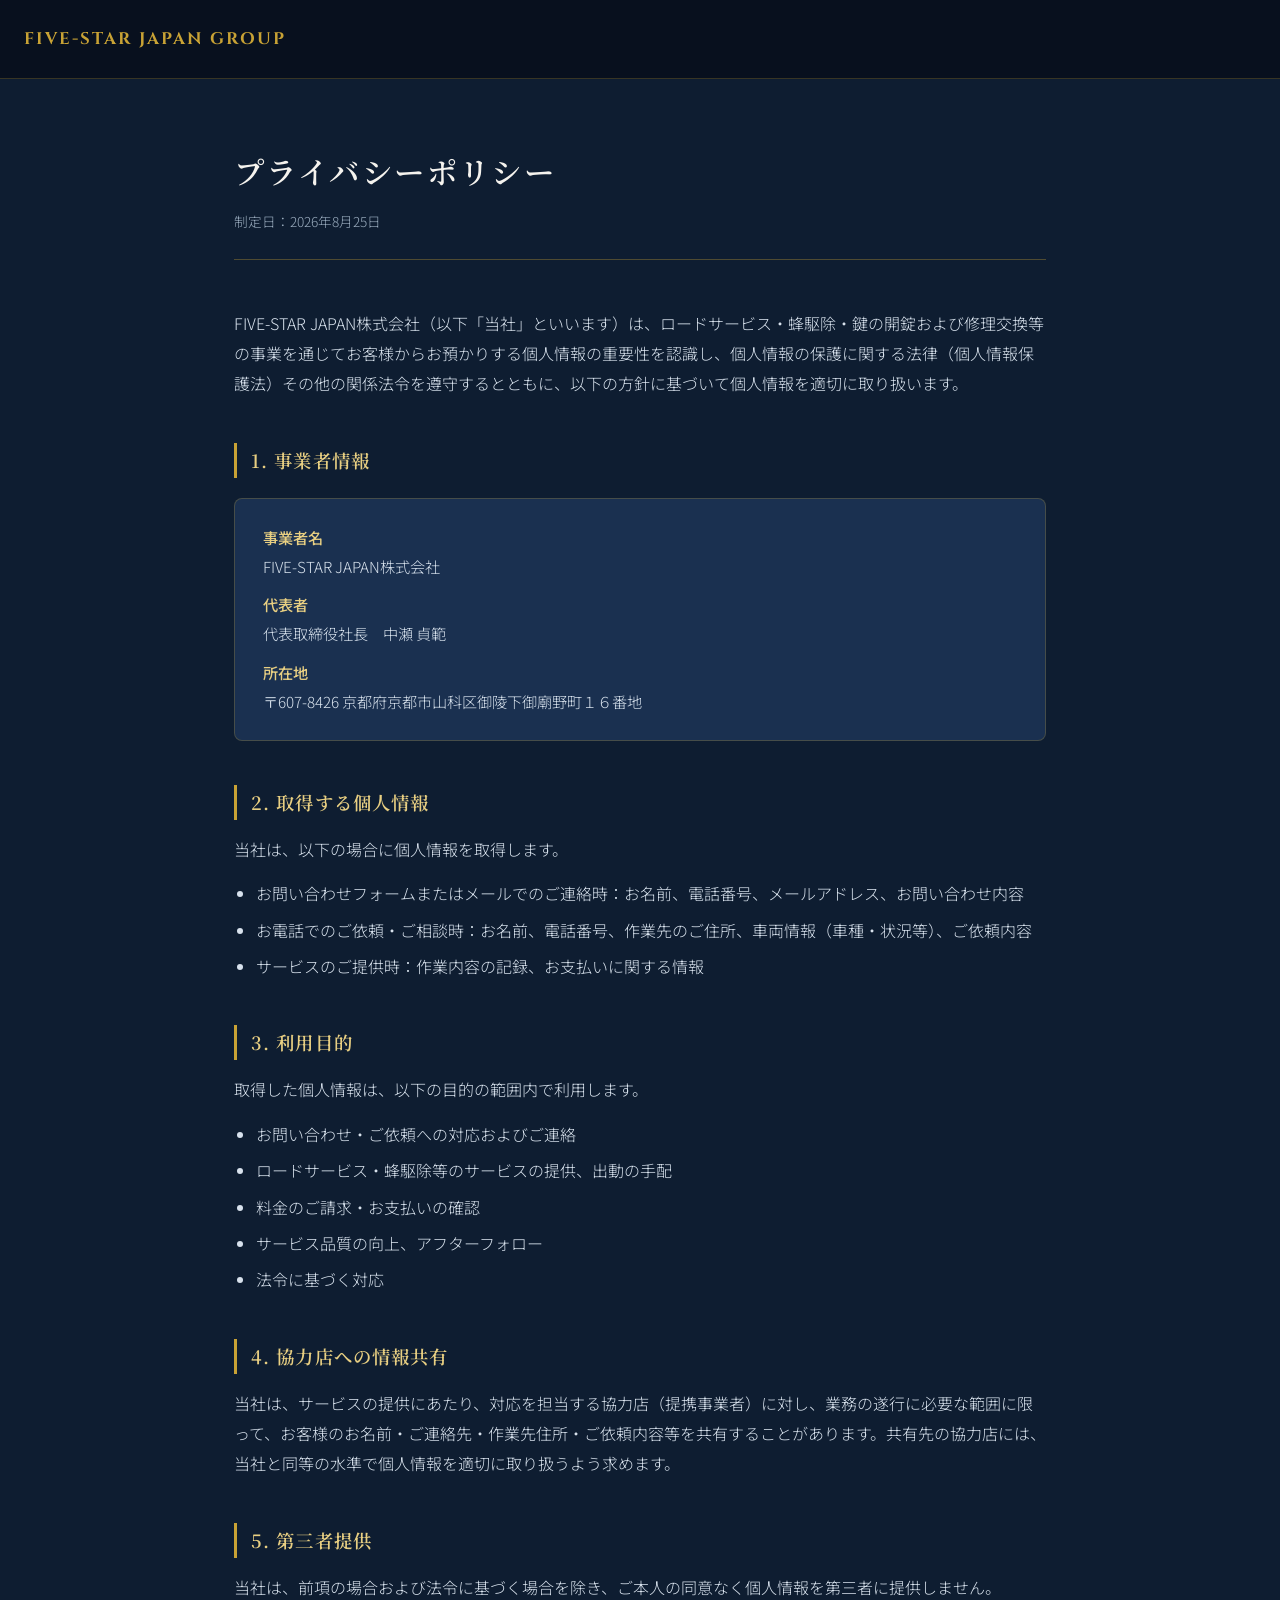
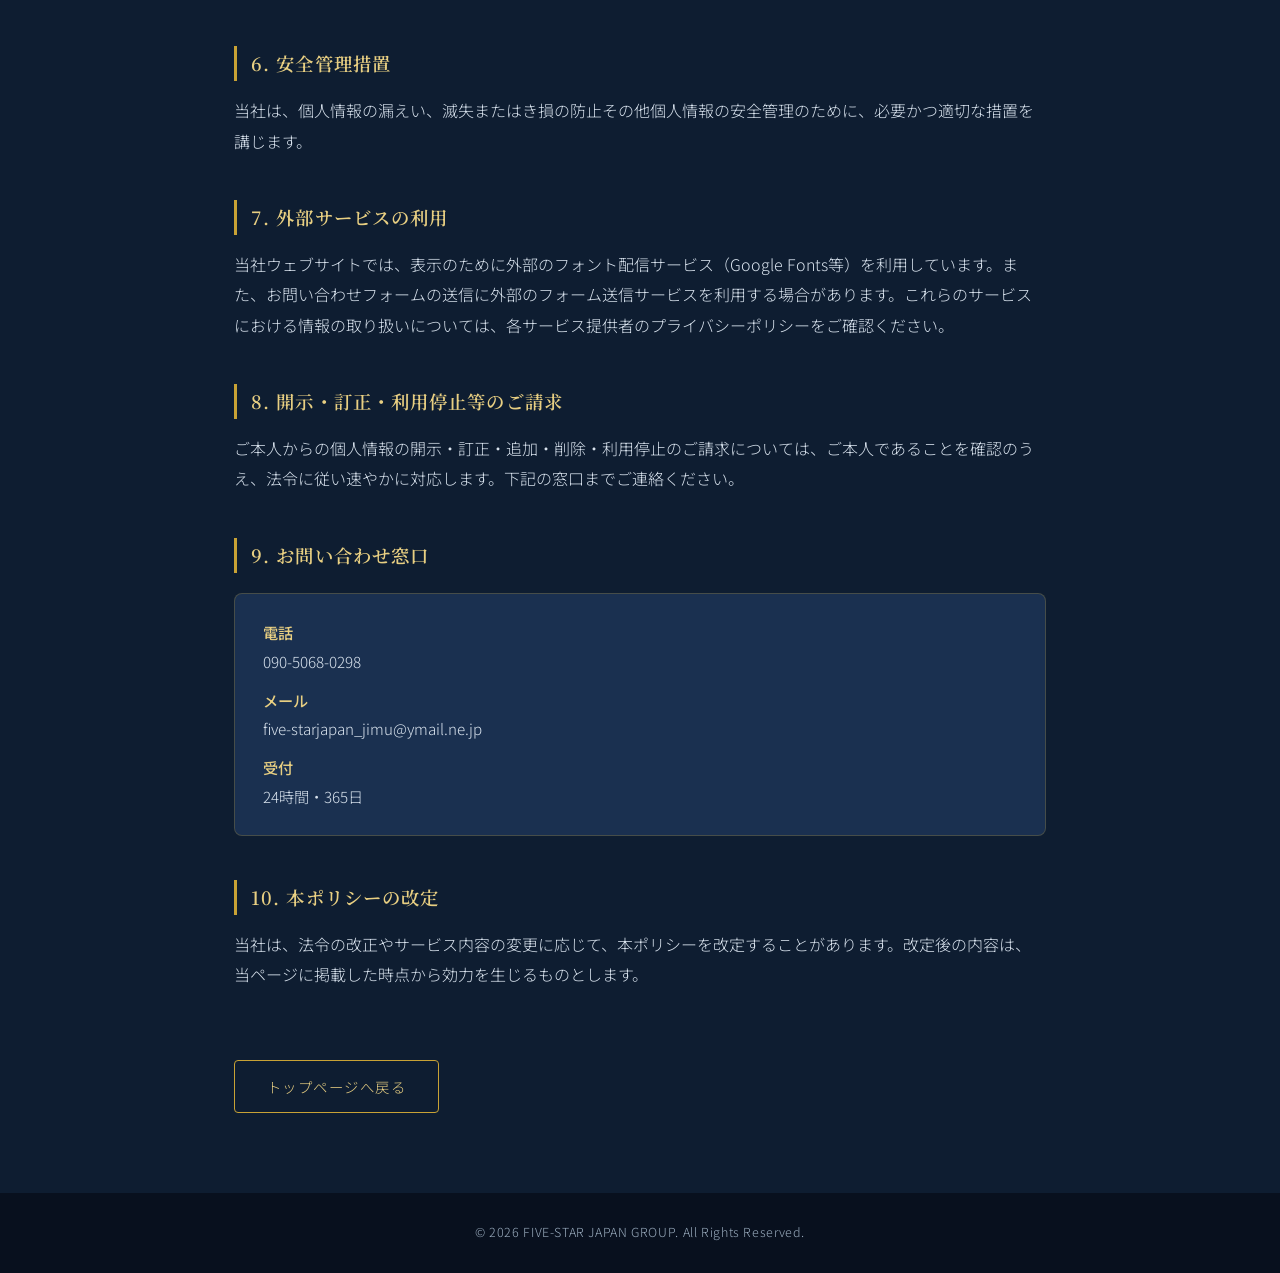
==== privacy.html @ 7bcbfac6 "Apply custom domain fivestarjapan.com, add privacy policy page - Add privacy.html (also required for" ====
<!DOCTYPE html>
<html lang="ja">
<head>
  <meta charset="UTF-8">
  <meta name="viewport" content="width=device-width, initial-scale=1.0">
  <meta name="description" content="FIVE-STAR JAPAN株式会社のプライバシーポリシー（個人情報保護方針）">
  <title>プライバシーポリシー | FIVE-STAR JAPAN GROUP</title>

  <!-- Fonts -->
  <link rel="preconnect" href="https://fonts.googleapis.com">
  <link rel="preconnect" href="https://fonts.gstatic.com" crossorigin>
  <link href="https://fonts.googleapis.com/css2?family=Cinzel:wght@400;700;900&family=Noto+Sans+JP:wght@300;400;500;700&family=Noto+Serif+JP:wght@400;600;700&display=swap" rel="stylesheet">

  <style>
    :root {
      --dark:       #08101e;
      --navy:       #0e1d31;
      --navy-mid:   #1a3050;
      --gold:       #c8a235;
      --gold-light: #e8cf82;
      --gold-dim:   #8a6e22;
      --white:      #f5f3ee;
      --gray:       #9aacbe;
      --gray-light: #d8e2ed;
    }
    * { margin: 0; padding: 0; box-sizing: border-box; }
    body {
      background: var(--navy);
      color: var(--gray-light);
      font-family: 'Noto Sans JP', sans-serif;
      font-weight: 300;
      line-height: 1.9;
      -webkit-font-smoothing: antialiased;
    }
    .pp-header {
      background: var(--dark);
      padding: 22px 24px;
      border-bottom: 1px solid rgba(200, 162, 53, 0.25);
    }
    .pp-header a {
      font-family: 'Cinzel', serif;
      font-weight: 700;
      font-size: 1.05rem;
      letter-spacing: 0.12em;
      color: var(--gold);
      text-decoration: none;
    }
    .pp-container {
      max-width: 860px;
      margin: 0 auto;
      padding: 64px 24px 80px;
    }
    h1 {
      font-family: 'Noto Serif JP', serif;
      font-weight: 600;
      font-size: 1.9rem;
      color: var(--white);
      letter-spacing: 0.08em;
      margin-bottom: 8px;
    }
    .pp-sub {
      color: var(--gray);
      font-size: 0.85rem;
      margin-bottom: 48px;
      padding-bottom: 24px;
      border-bottom: 1px solid rgba(200, 162, 53, 0.35);
    }
    .pp-lead { margin-bottom: 40px; }
    h2 {
      font-family: 'Noto Serif JP', serif;
      font-weight: 600;
      font-size: 1.15rem;
      color: var(--gold-light);
      letter-spacing: 0.06em;
      margin: 44px 0 14px;
      padding-left: 14px;
      border-left: 3px solid var(--gold);
    }
    p { margin-bottom: 14px; }
    ul { margin: 0 0 14px 1.4em; }
    li { margin-bottom: 6px; }
    .pp-info {
      background: var(--navy-mid);
      border: 1px solid rgba(200, 162, 53, 0.25);
      border-radius: 8px;
      padding: 24px 28px;
      margin: 20px 0;
      font-size: 0.95rem;
    }
    .pp-info dt { color: var(--gold-light); font-weight: 500; margin-top: 10px; }
    .pp-info dt:first-child { margin-top: 0; }
    .pp-info dd { margin-left: 0; }
    .pp-back {
      display: inline-block;
      margin-top: 56px;
      padding: 12px 32px;
      border: 1px solid var(--gold);
      border-radius: 4px;
      color: var(--gold-light);
      text-decoration: none;
      letter-spacing: 0.1em;
      font-size: 0.9rem;
      transition: background 0.3s, color 0.3s;
    }
    .pp-back:hover { background: var(--gold); color: var(--dark); }
    .pp-footer {
      background: var(--dark);
      text-align: center;
      padding: 28px 16px;
      color: var(--gray);
      font-size: 0.78rem;
      letter-spacing: 0.05em;
    }
    @media (max-width: 600px) {
      .pp-container { padding: 44px 20px 64px; }
      h1 { font-size: 1.5rem; }
    }
  </style>
</head>
<body>

  <header class="pp-header">
    <a href="./">FIVE-STAR JAPAN GROUP</a>
  </header>

  <main class="pp-container">
    <h1>プライバシーポリシー</h1>
    <div class="pp-sub">制定日：2026年8月25日</div>

    <p class="pp-lead">
      FIVE-STAR JAPAN株式会社（以下「当社」といいます）は、ロードサービス・蜂駆除・鍵の開錠および修理交換等の事業を通じてお客様からお預かりする個人情報の重要性を認識し、個人情報の保護に関する法律（個人情報保護法）その他の関係法令を遵守するとともに、以下の方針に基づいて個人情報を適切に取り扱います。
    </p>

    <h2>1. 事業者情報</h2>
    <dl class="pp-info">
      <dt>事業者名</dt><dd>FIVE-STAR JAPAN株式会社</dd>
      <dt>代表者</dt><dd>代表取締役社長　中瀬 貞範</dd>
      <dt>所在地</dt><dd>〒607-8426 京都府京都市山科区御陵下御廟野町１６番地</dd>
    </dl>

    <h2>2. 取得する個人情報</h2>
    <p>当社は、以下の場合に個人情報を取得します。</p>
    <ul>
      <li>お問い合わせフォームまたはメールでのご連絡時：お名前、電話番号、メールアドレス、お問い合わせ内容</li>
      <li>お電話でのご依頼・ご相談時：お名前、電話番号、作業先のご住所、車両情報（車種・状況等）、ご依頼内容</li>
      <li>サービスのご提供時：作業内容の記録、お支払いに関する情報</li>
    </ul>

    <h2>3. 利用目的</h2>
    <p>取得した個人情報は、以下の目的の範囲内で利用します。</p>
    <ul>
      <li>お問い合わせ・ご依頼への対応およびご連絡</li>
      <li>ロードサービス・蜂駆除等のサービスの提供、出動の手配</li>
      <li>料金のご請求・お支払いの確認</li>
      <li>サービス品質の向上、アフターフォロー</li>
      <li>法令に基づく対応</li>
    </ul>

    <h2>4. 協力店への情報共有</h2>
    <p>
      当社は、サービスの提供にあたり、対応を担当する協力店（提携事業者）に対し、業務の遂行に必要な範囲に限って、お客様のお名前・ご連絡先・作業先住所・ご依頼内容等を共有することがあります。共有先の協力店には、当社と同等の水準で個人情報を適切に取り扱うよう求めます。
    </p>

    <h2>5. 第三者提供</h2>
    <p>
      当社は、前項の場合および法令に基づく場合を除き、ご本人の同意なく個人情報を第三者に提供しません。
    </p>

    <h2>6. 安全管理措置</h2>
    <p>
      当社は、個人情報の漏えい、滅失またはき損の防止その他個人情報の安全管理のために、必要かつ適切な措置を講じます。
    </p>

    <h2>7. 外部サービスの利用</h2>
    <p>
      当社ウェブサイトでは、表示のために外部のフォント配信サービス（Google Fonts等）を利用しています。また、お問い合わせフォームの送信に外部のフォーム送信サービスを利用する場合があります。これらのサービスにおける情報の取り扱いについては、各サービス提供者のプライバシーポリシーをご確認ください。
    </p>

    <h2>8. 開示・訂正・利用停止等のご請求</h2>
    <p>
      ご本人からの個人情報の開示・訂正・追加・削除・利用停止のご請求については、ご本人であることを確認のうえ、法令に従い速やかに対応します。下記の窓口までご連絡ください。
    </p>

    <h2>9. お問い合わせ窓口</h2>
    <dl class="pp-info">
      <dt>電話</dt><dd>090-5068-0298</dd>
      <dt>メール</dt><dd>five-starjapan_jimu@ymail.ne.jp</dd>
      <dt>受付</dt><dd>24時間・365日</dd>
    </dl>

    <h2>10. 本ポリシーの改定</h2>
    <p>
      当社は、法令の改正やサービス内容の変更に応じて、本ポリシーを改定することがあります。改定後の内容は、当ページに掲載した時点から効力を生じるものとします。
    </p>

    <a class="pp-back" href="./">トップページへ戻る</a>
  </main>

  <footer class="pp-footer">
    © 2026 FIVE-STAR JAPAN GROUP. All Rights Reserved.
  </footer>

</body>
</html>
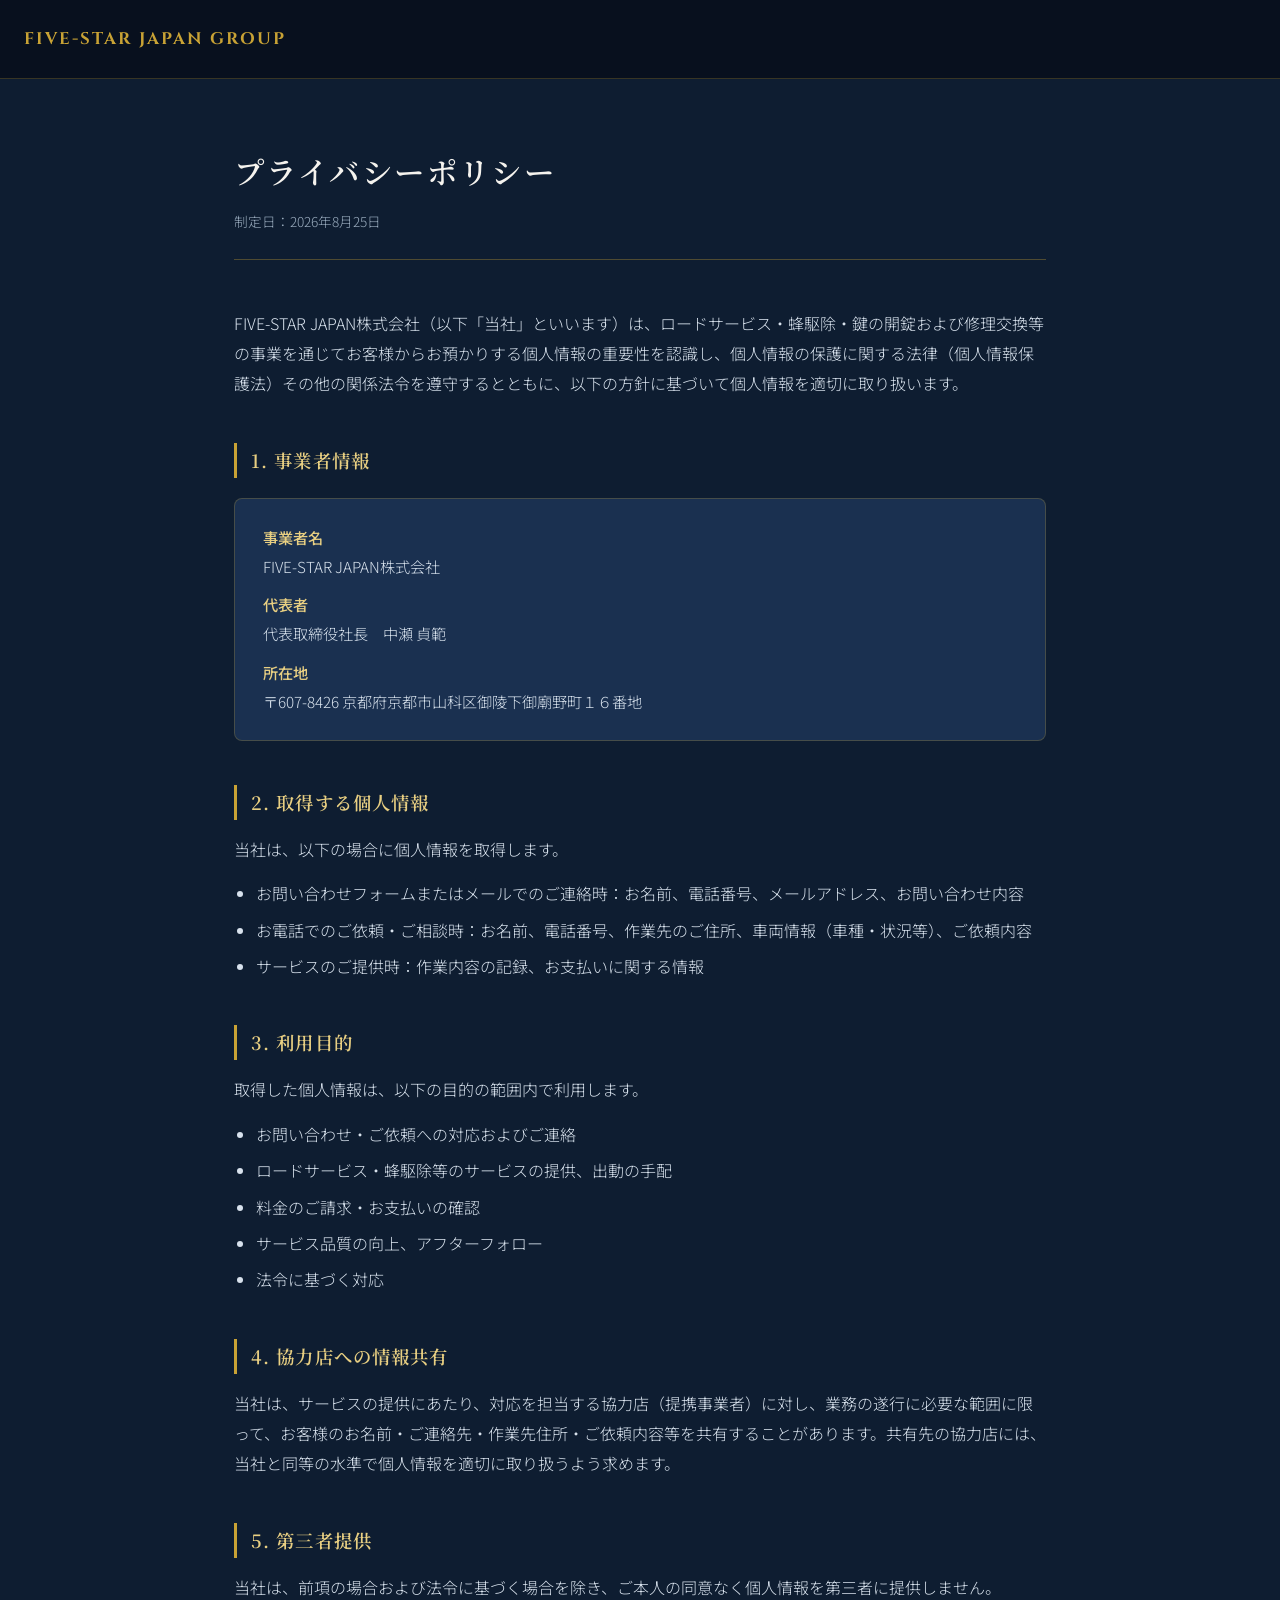
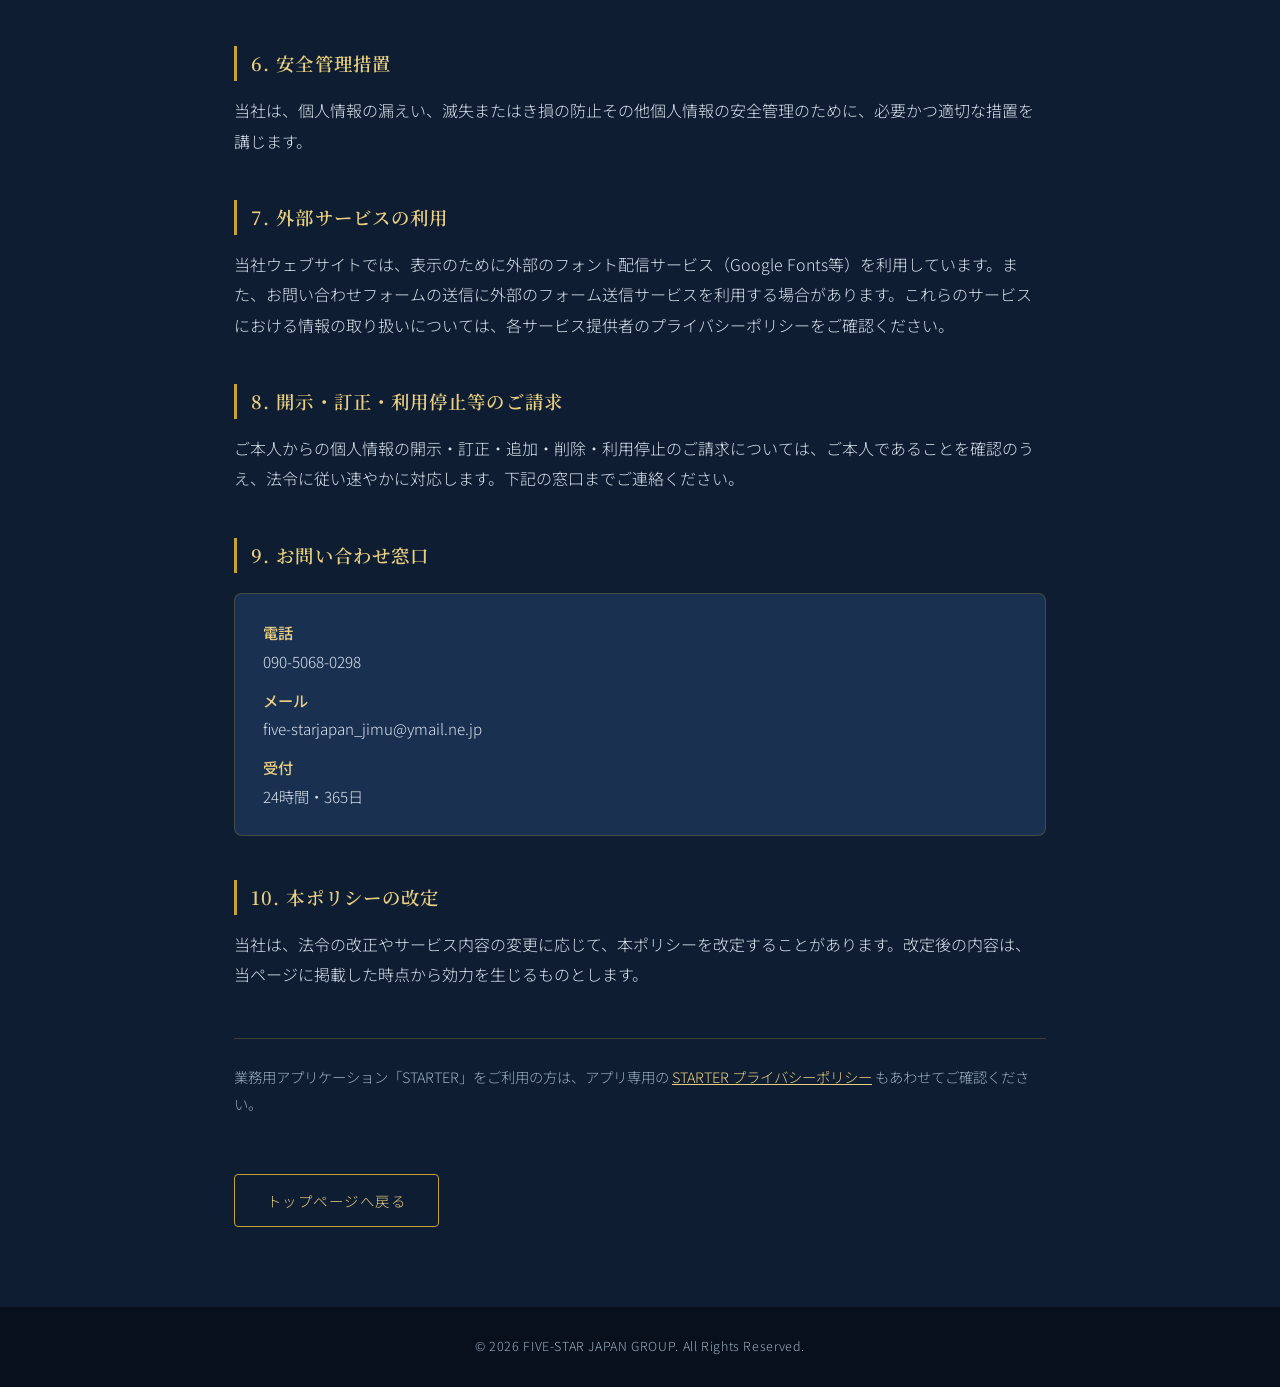
==== commit 3258a6eb: "Add STARTER app privacy policy for app store review - New starter-privacy.html, separate from the si" ====
--- a/privacy.html
+++ b/privacy.html
@@ -103,6 +103,14 @@
       transition: background 0.3s, color 0.3s;
     }
     .pp-back:hover { background: var(--gold); color: var(--dark); }
+    .pp-related {
+      margin-top: 48px;
+      padding-top: 24px;
+      border-top: 1px solid rgba(200, 162, 53, 0.25);
+      font-size: 0.9rem;
+      color: var(--gray);
+    }
+    .pp-related a { color: var(--gold-light); }
     .pp-footer {
       background: var(--dark);
       text-align: center;
@@ -111,6 +119,7 @@
       font-size: 0.78rem;
       letter-spacing: 0.05em;
     }
+    .pp-footer a { color: var(--gray); }
     @media (max-width: 600px) {
       .pp-container { padding: 44px 20px 64px; }
       h1 { font-size: 1.5rem; }
@@ -193,6 +202,12 @@
       当社は、法令の改正やサービス内容の変更に応じて、本ポリシーを改定することがあります。改定後の内容は、当ページに掲載した時点から効力を生じるものとします。
     </p>
 
+    <div class="pp-related">
+      業務用アプリケーション「STARTER」をご利用の方は、アプリ専用の
+      <a href="starter-privacy.html">STARTER プライバシーポリシー</a>
+      もあわせてご確認ください。
+    </div>
+
     <a class="pp-back" href="./">トップページへ戻る</a>
   </main>
 
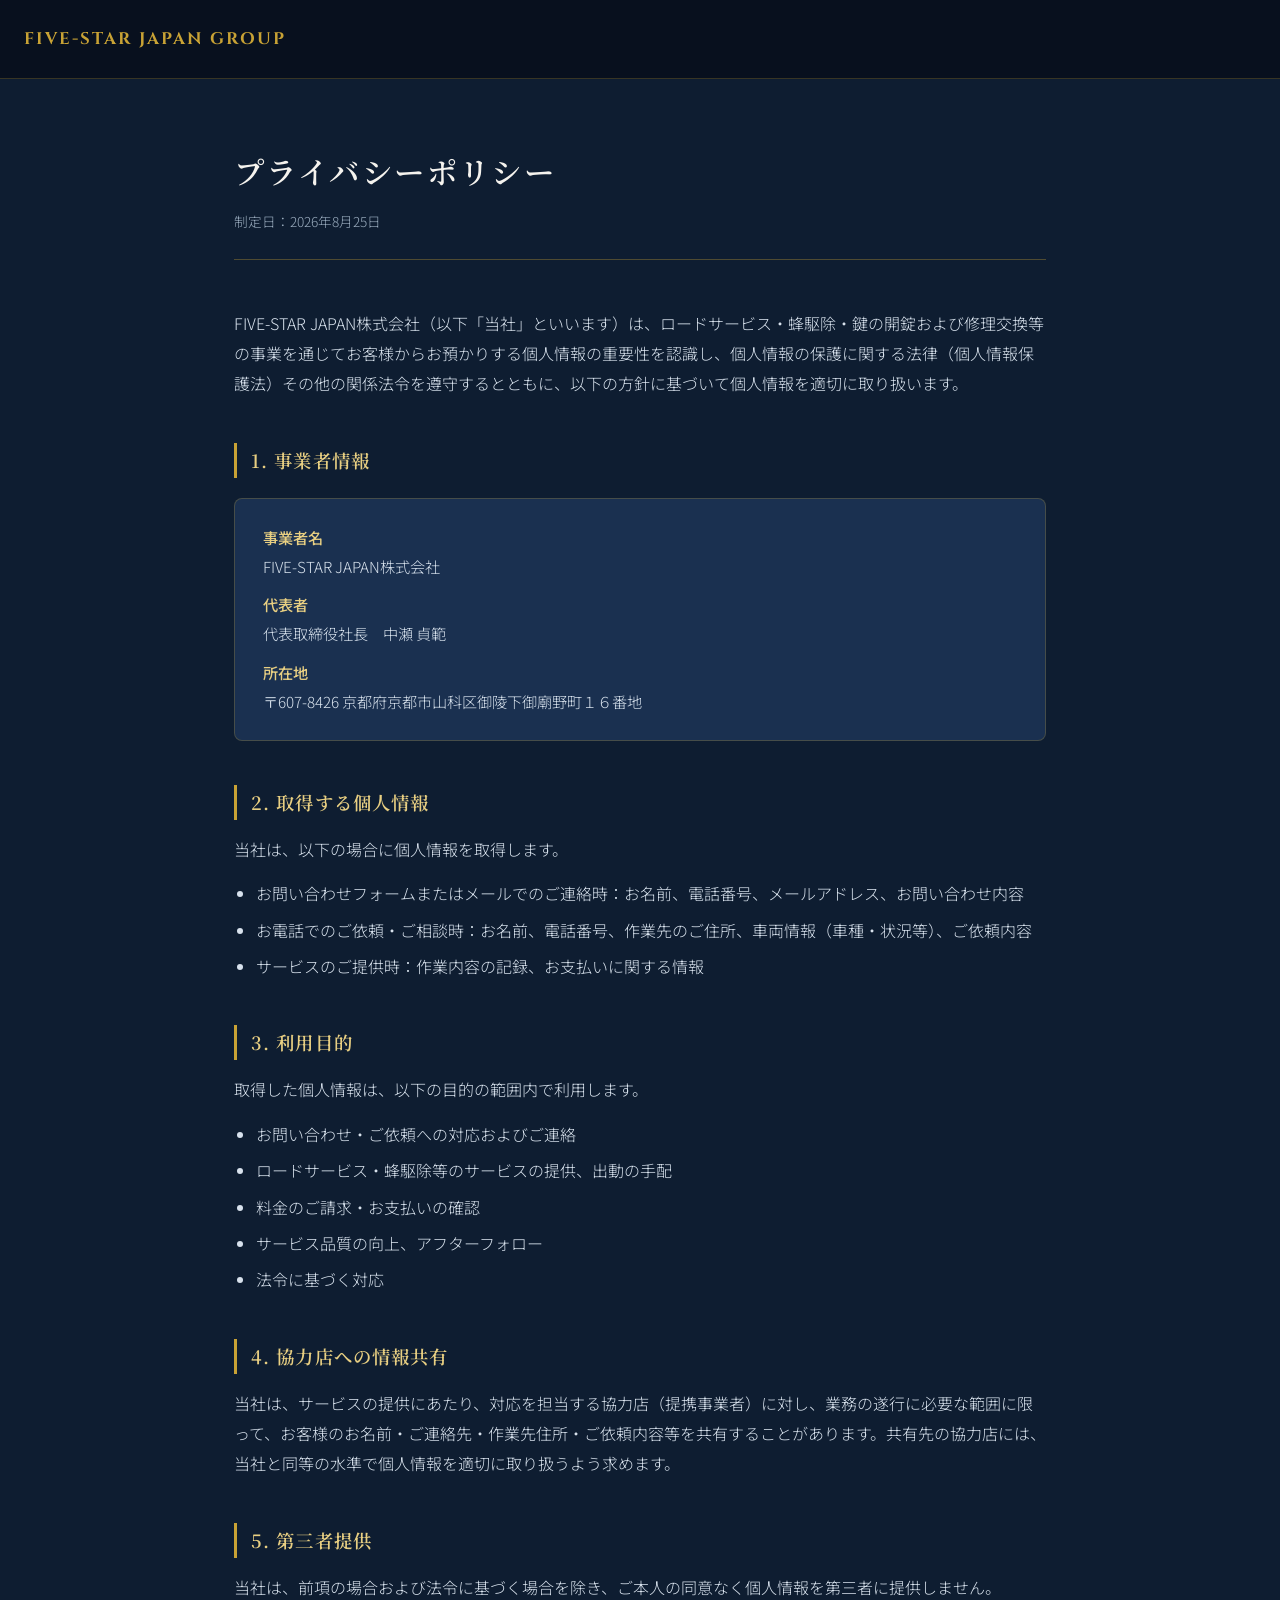
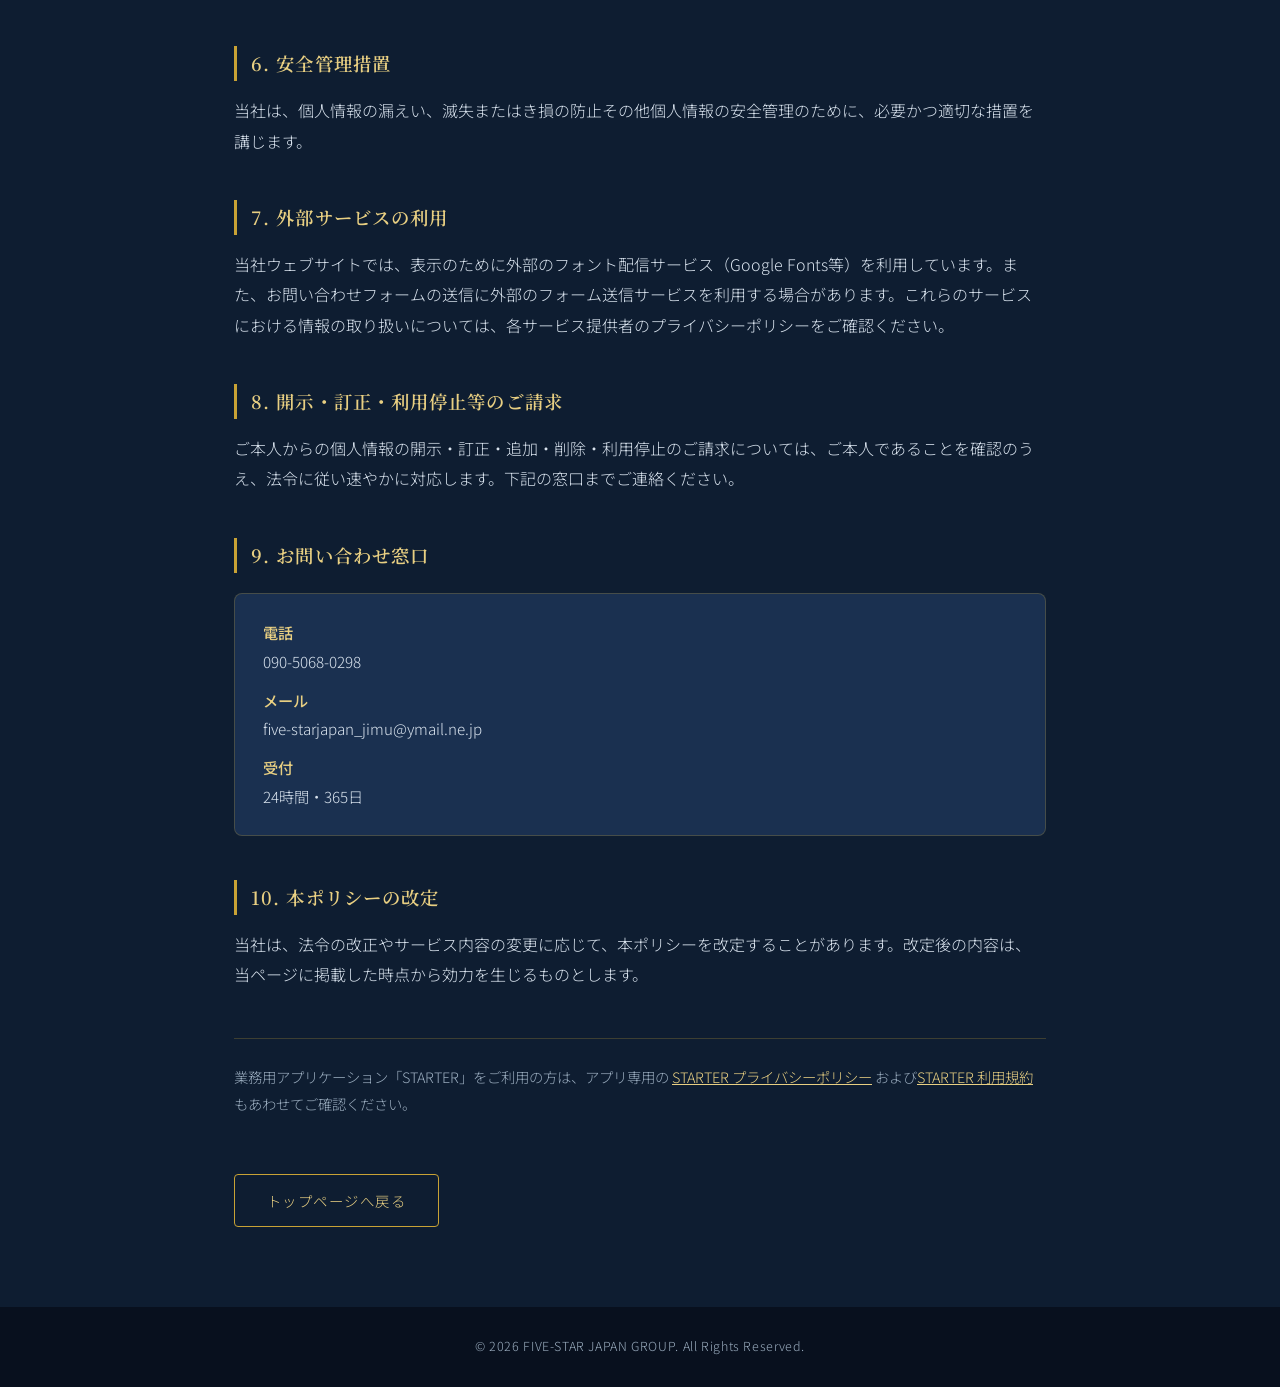
==== commit bb51a9bb: "Add STARTER terms of service page - New starter-terms.html, 16 sections with table of contents,   ma" ====
--- a/privacy.html
+++ b/privacy.html
@@ -205,6 +205,7 @@
     <div class="pp-related">
       業務用アプリケーション「STARTER」をご利用の方は、アプリ専用の
       <a href="starter-privacy.html">STARTER プライバシーポリシー</a>
+      および<a href="starter-terms.html">STARTER 利用規約</a>
       もあわせてご確認ください。
     </div>
 
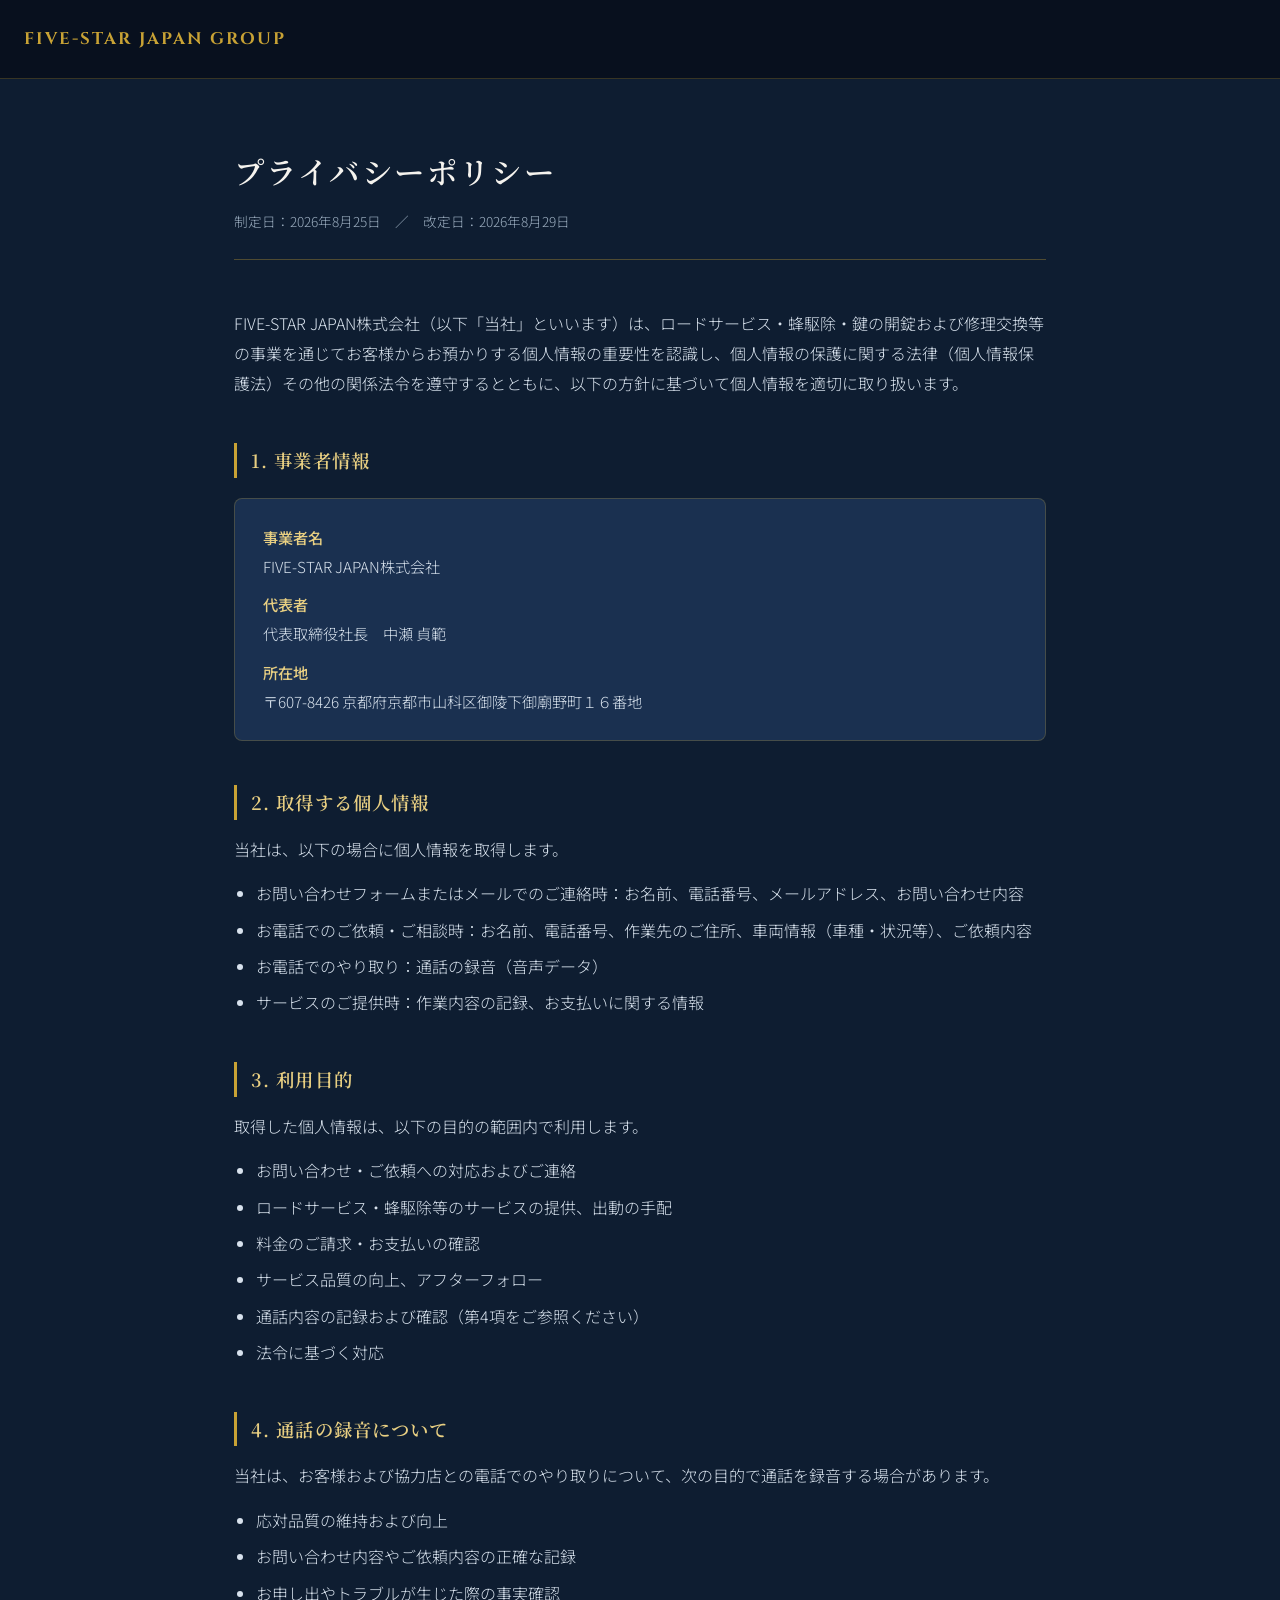
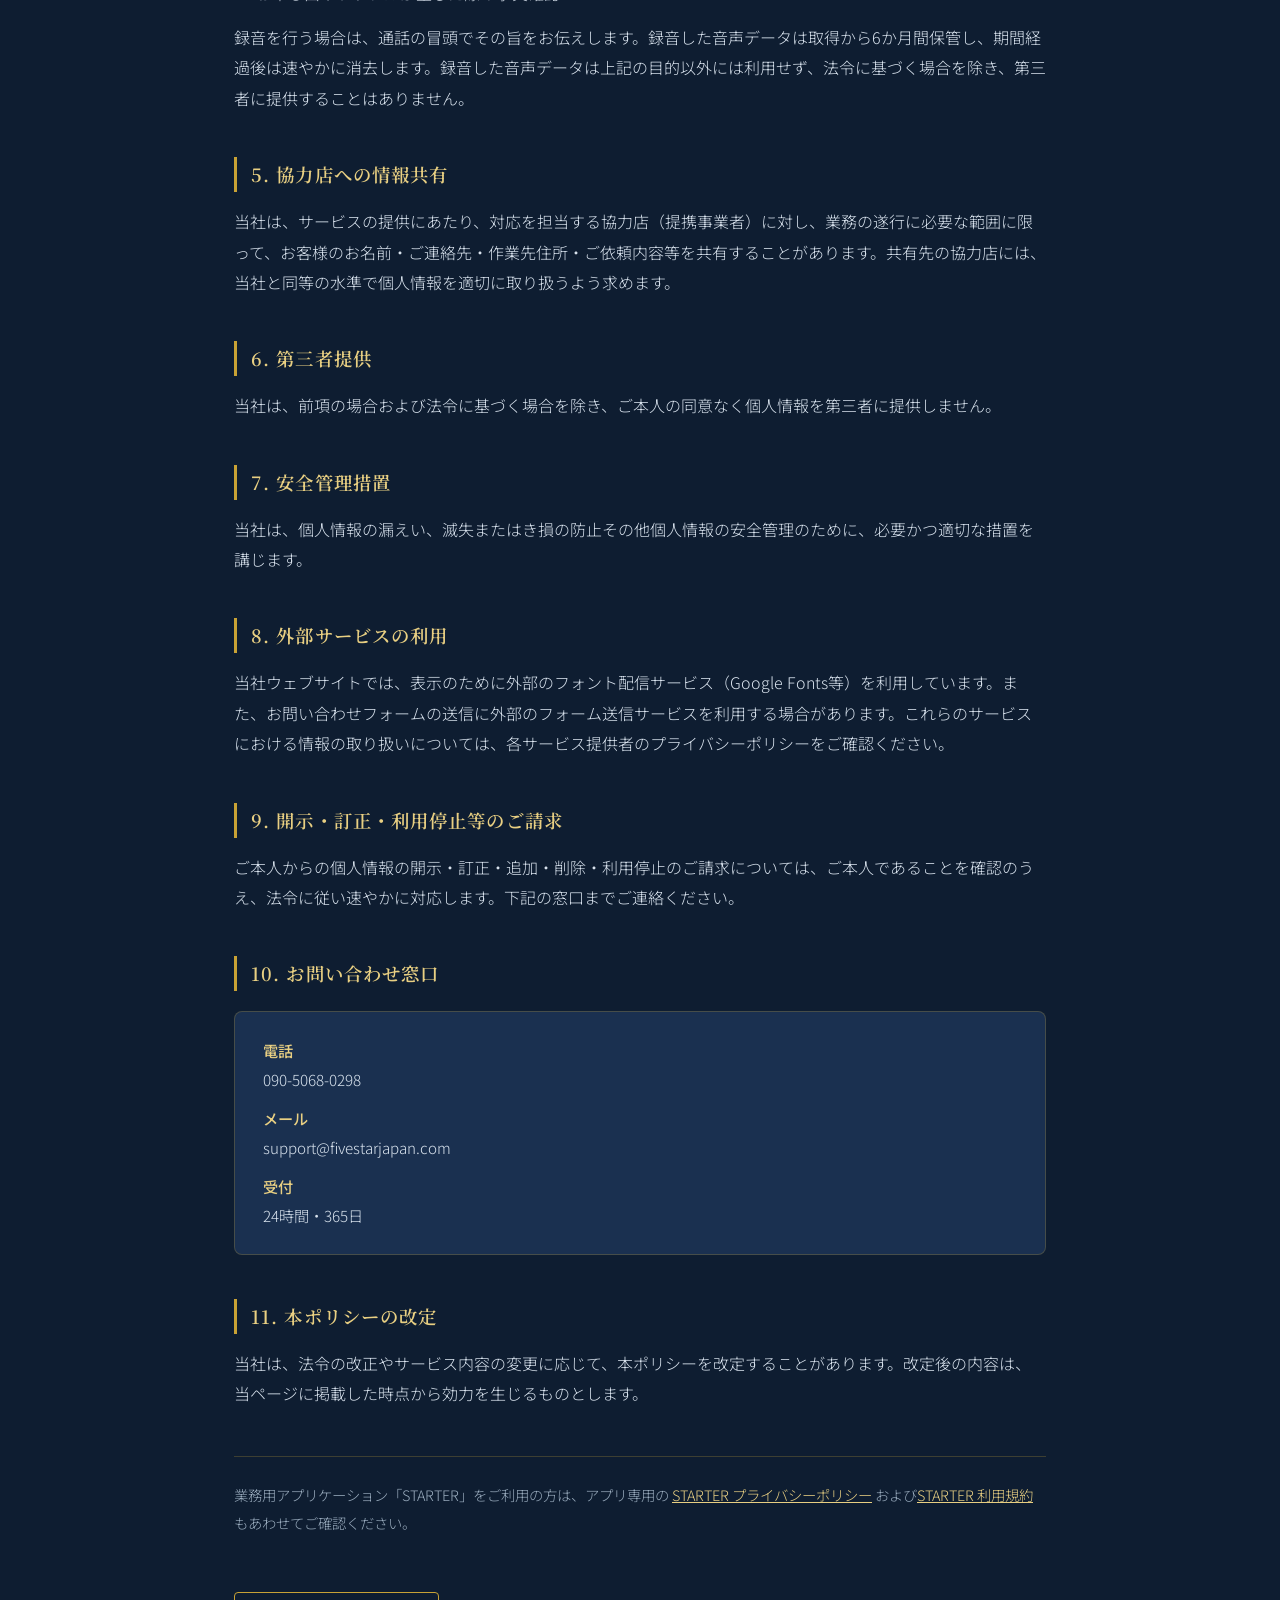
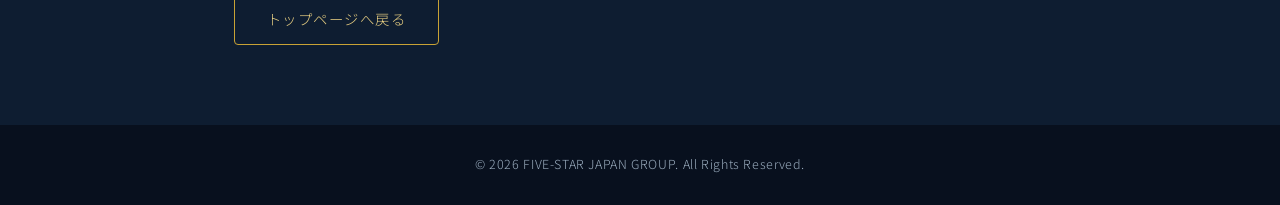
==== commit 64548291: "Add files via upload 問い合わせ窓口を support@fivestarjapan.com に変更、通話録音の条項を追加" ====
--- a/privacy.html
+++ b/privacy.html
@@ -134,7 +134,7 @@
 
   <main class="pp-container">
     <h1>プライバシーポリシー</h1>
-    <div class="pp-sub">制定日：2026年8月25日</div>
+    <div class="pp-sub">制定日：2026年8月25日　／　改定日：2026年8月29日</div>
 
     <p class="pp-lead">
       FIVE-STAR JAPAN株式会社（以下「当社」といいます）は、ロードサービス・蜂駆除・鍵の開錠および修理交換等の事業を通じてお客様からお預かりする個人情報の重要性を認識し、個人情報の保護に関する法律（個人情報保護法）その他の関係法令を遵守するとともに、以下の方針に基づいて個人情報を適切に取り扱います。
@@ -152,6 +152,7 @@
     <ul>
       <li>お問い合わせフォームまたはメールでのご連絡時：お名前、電話番号、メールアドレス、お問い合わせ内容</li>
       <li>お電話でのご依頼・ご相談時：お名前、電話番号、作業先のご住所、車両情報（車種・状況等）、ご依頼内容</li>
+      <li>お電話でのやり取り：通話の録音（音声データ）</li>
       <li>サービスのご提供時：作業内容の記録、お支払いに関する情報</li>
     </ul>
 
@@ -162,42 +163,54 @@
       <li>ロードサービス・蜂駆除等のサービスの提供、出動の手配</li>
       <li>料金のご請求・お支払いの確認</li>
       <li>サービス品質の向上、アフターフォロー</li>
+      <li>通話内容の記録および確認（第4項をご参照ください）</li>
       <li>法令に基づく対応</li>
     </ul>
 
-    <h2>4. 協力店への情報共有</h2>
+    <h2>4. 通話の録音について</h2>
+    <p>当社は、お客様および協力店との電話でのやり取りについて、次の目的で通話を録音する場合があります。</p>
+    <ul>
+      <li>応対品質の維持および向上</li>
+      <li>お問い合わせ内容やご依頼内容の正確な記録</li>
+      <li>お申し出やトラブルが生じた際の事実確認</li>
+    </ul>
+    <p>
+      録音を行う場合は、通話の冒頭でその旨をお伝えします。録音した音声データは取得から6か月間保管し、期間経過後は速やかに消去します。録音した音声データは上記の目的以外には利用せず、法令に基づく場合を除き、第三者に提供することはありません。
+    </p>
+
+    <h2>5. 協力店への情報共有</h2>
     <p>
       当社は、サービスの提供にあたり、対応を担当する協力店（提携事業者）に対し、業務の遂行に必要な範囲に限って、お客様のお名前・ご連絡先・作業先住所・ご依頼内容等を共有することがあります。共有先の協力店には、当社と同等の水準で個人情報を適切に取り扱うよう求めます。
     </p>
 
-    <h2>5. 第三者提供</h2>
+    <h2>6. 第三者提供</h2>
     <p>
       当社は、前項の場合および法令に基づく場合を除き、ご本人の同意なく個人情報を第三者に提供しません。
     </p>
 
-    <h2>6. 安全管理措置</h2>
+    <h2>7. 安全管理措置</h2>
     <p>
       当社は、個人情報の漏えい、滅失またはき損の防止その他個人情報の安全管理のために、必要かつ適切な措置を講じます。
     </p>
 
-    <h2>7. 外部サービスの利用</h2>
+    <h2>8. 外部サービスの利用</h2>
     <p>
       当社ウェブサイトでは、表示のために外部のフォント配信サービス（Google Fonts等）を利用しています。また、お問い合わせフォームの送信に外部のフォーム送信サービスを利用する場合があります。これらのサービスにおける情報の取り扱いについては、各サービス提供者のプライバシーポリシーをご確認ください。
     </p>
 
-    <h2>8. 開示・訂正・利用停止等のご請求</h2>
+    <h2>9. 開示・訂正・利用停止等のご請求</h2>
     <p>
       ご本人からの個人情報の開示・訂正・追加・削除・利用停止のご請求については、ご本人であることを確認のうえ、法令に従い速やかに対応します。下記の窓口までご連絡ください。
     </p>
 
-    <h2>9. お問い合わせ窓口</h2>
+    <h2>10. お問い合わせ窓口</h2>
     <dl class="pp-info">
       <dt>電話</dt><dd>090-5068-0298</dd>
-      <dt>メール</dt><dd>five-starjapan_jimu@ymail.ne.jp</dd>
+      <dt>メール</dt><dd>support@fivestarjapan.com</dd>
       <dt>受付</dt><dd>24時間・365日</dd>
     </dl>
 
-    <h2>10. 本ポリシーの改定</h2>
+    <h2>11. 本ポリシーの改定</h2>
     <p>
       当社は、法令の改正やサービス内容の変更に応じて、本ポリシーを改定することがあります。改定後の内容は、当ページに掲載した時点から効力を生じるものとします。
     </p>
